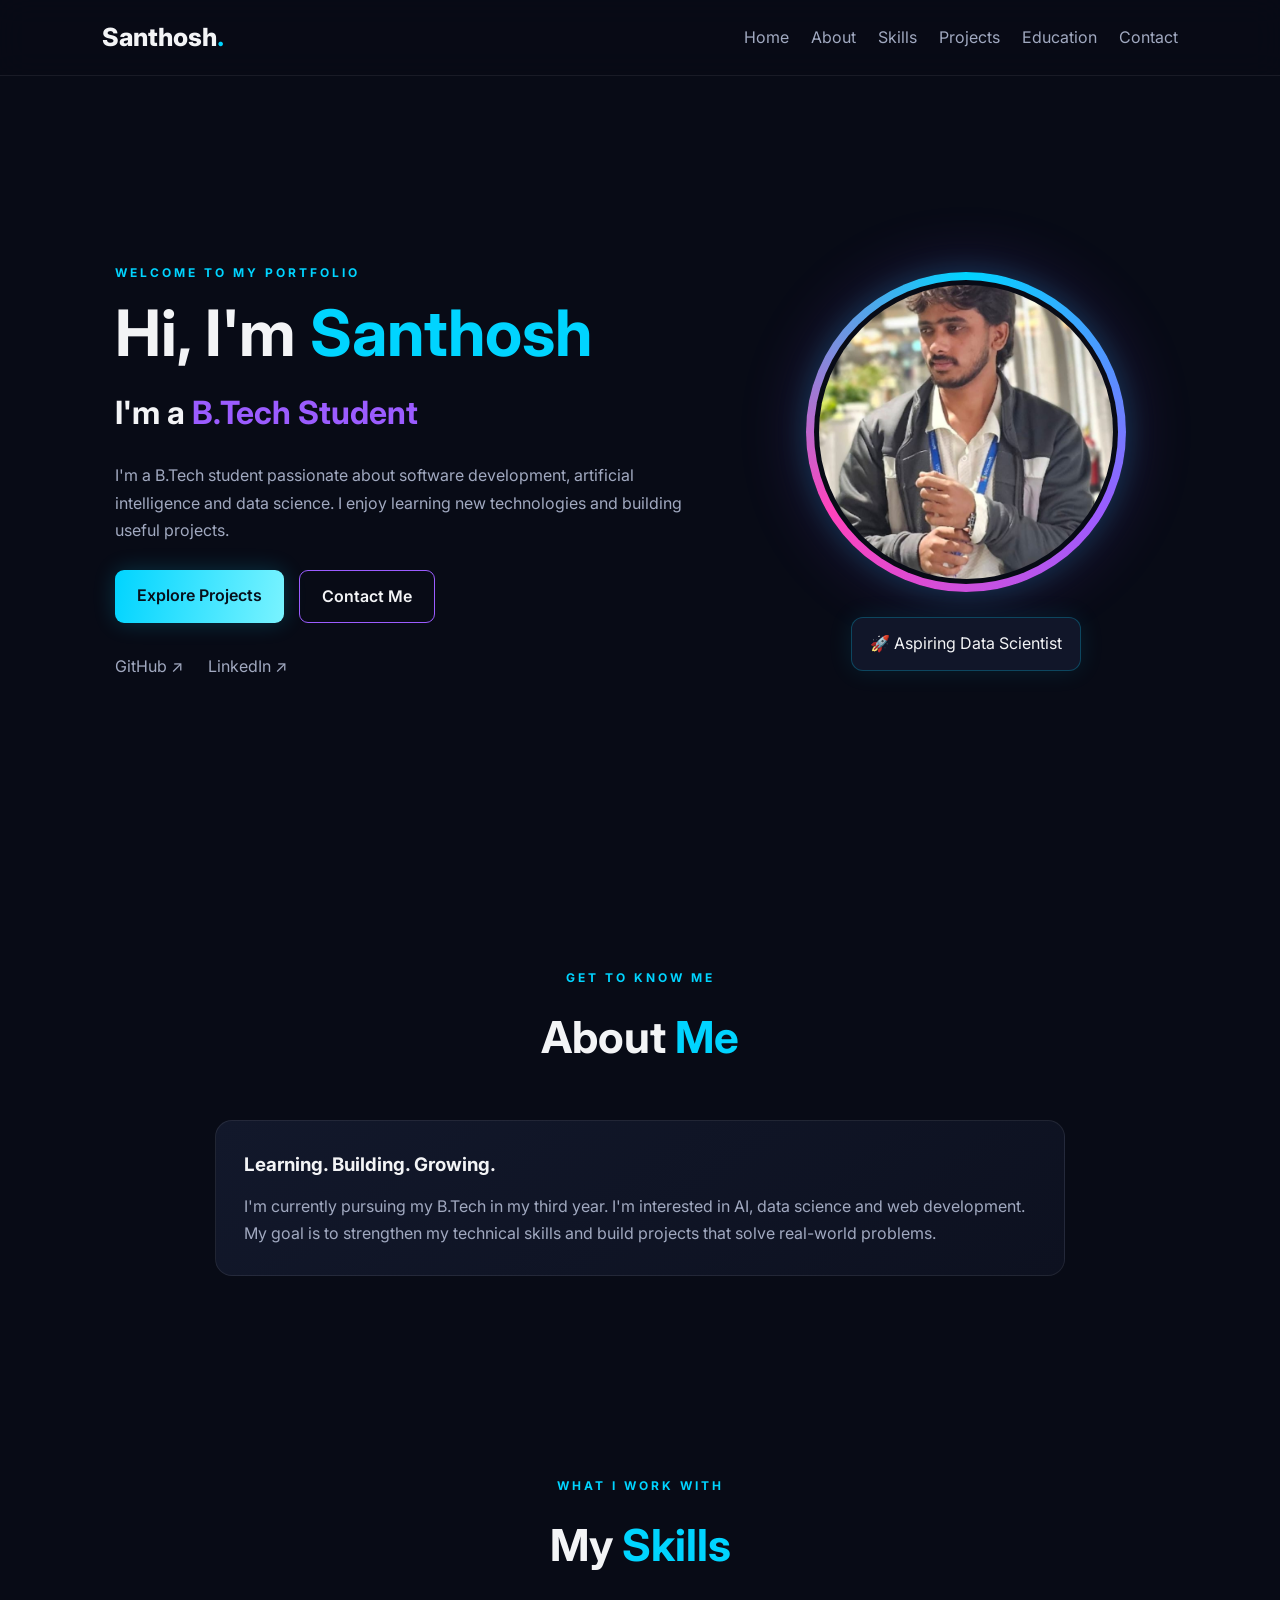
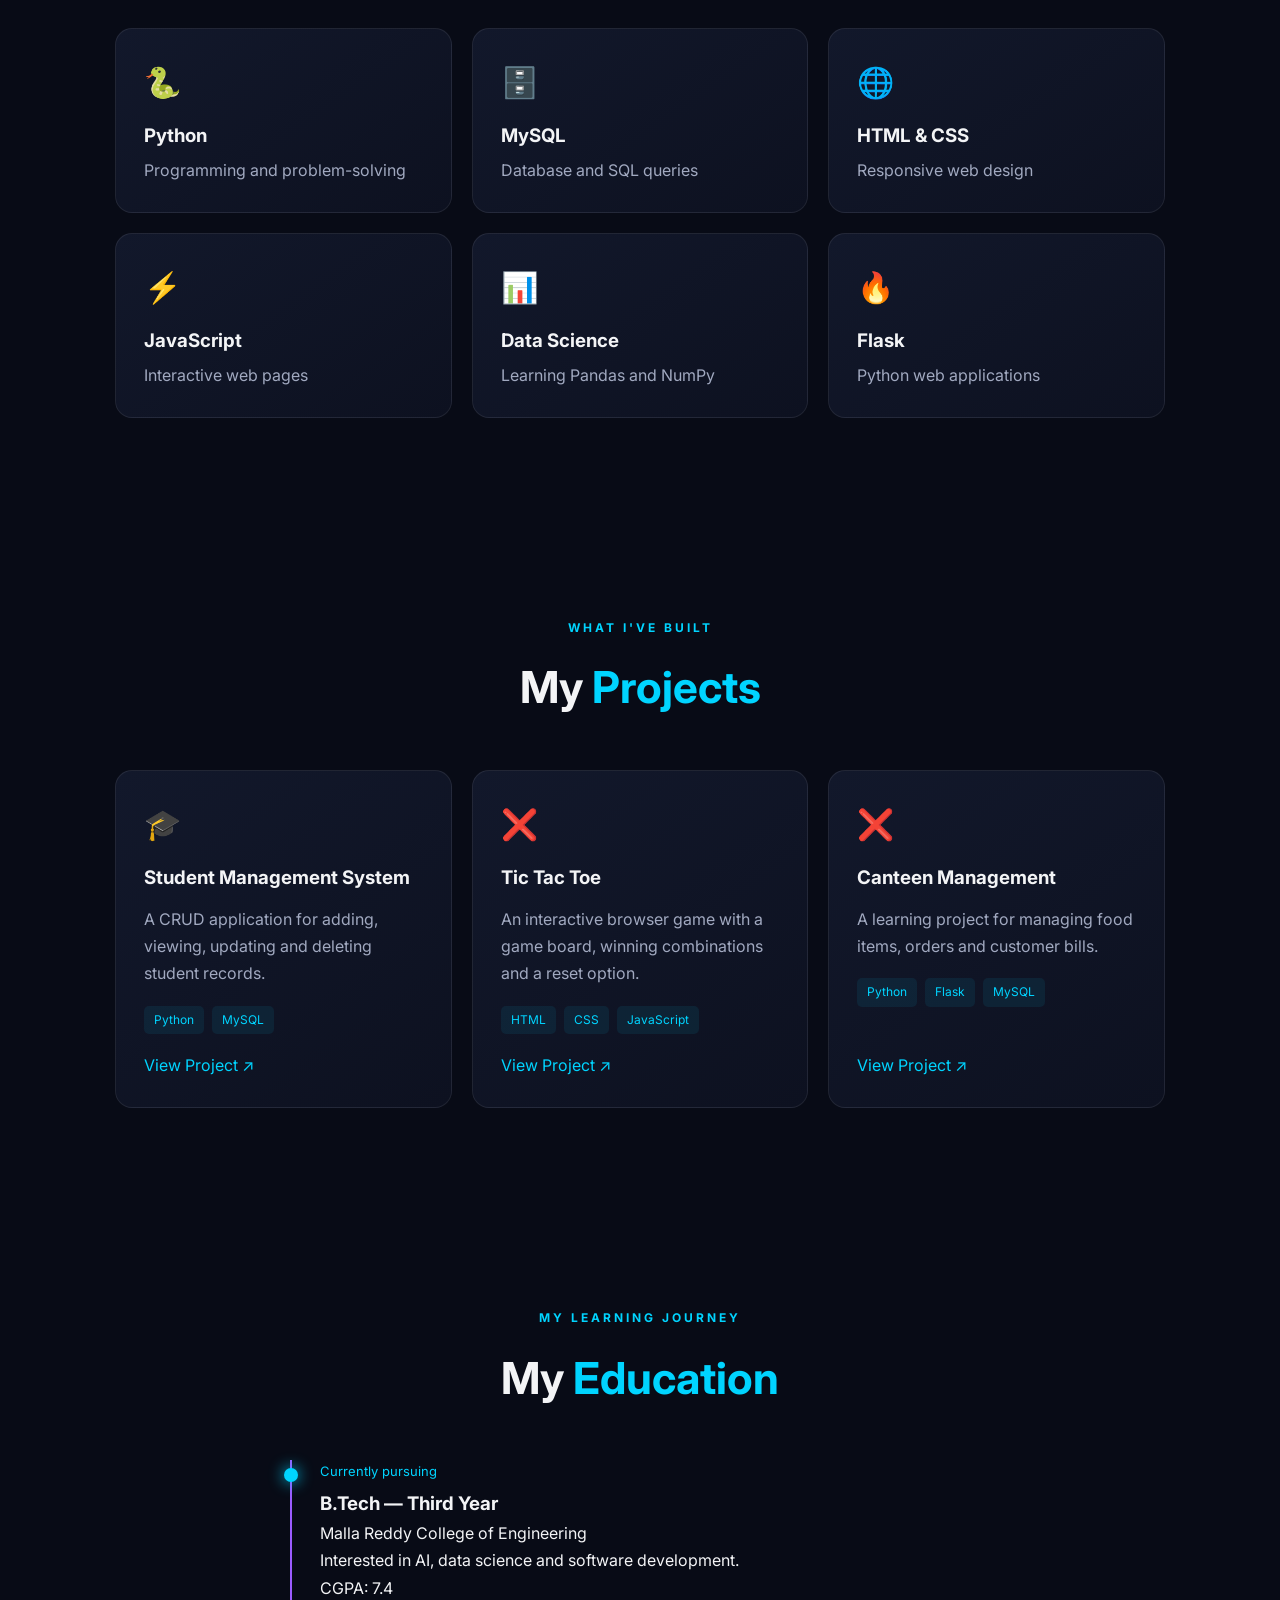
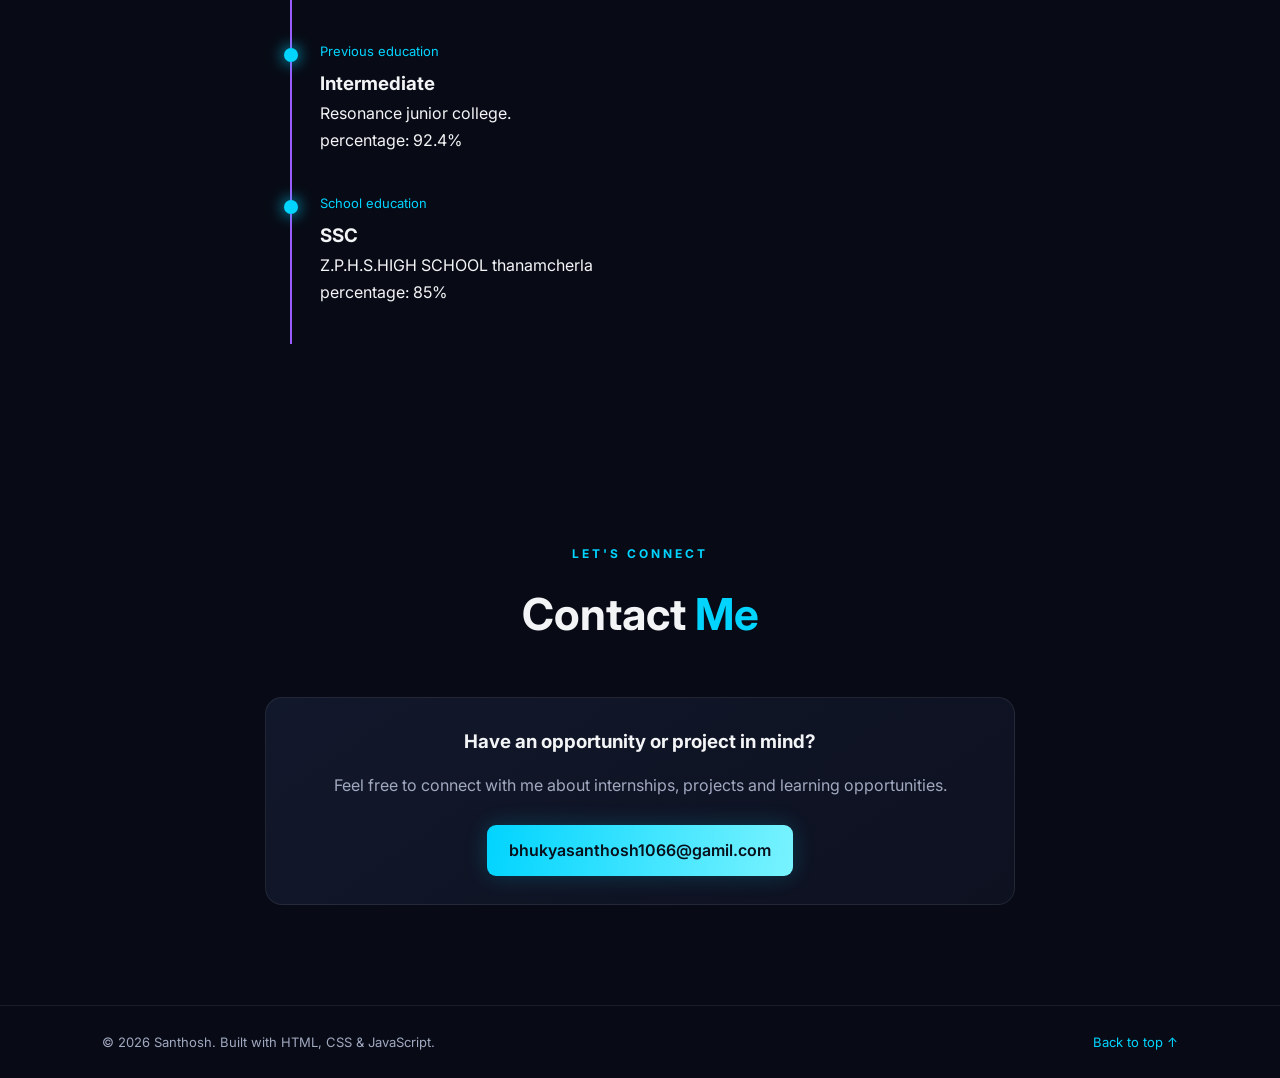
==== index.html @ dd78287f "Initial portfolio commit" ====
<!DOCTYPE html>
<html lang="en">
<head>
    <meta charset="UTF-8">
    <meta name="viewport" content="width=device-width, initial-scale=1.0">
    <title>Santhosh | Portfolio</title>
    <link rel="stylesheet" href="style.css">
</head>
<body>

    <header class="navbar">
        <a href="#home" class="logo">Santhosh<span>.</span></a>

        <button class="menu-toggle" id="menuToggle"
                aria-label="Toggle navigation" aria-expanded="false">
            ☰
        </button>

        <nav id="navLinks">
            <a href="#home">Home</a>
            <a href="#about">About</a>
            <a href="#skills">Skills</a>
            <a href="#projects">Projects</a>
            <a href="#education">Education</a>
            <a href="#contact">Contact</a>
        </nav>
    </header>

    <main>
        <section class="hero section" id="home">
            <div class="hero-content reveal">
                <p class="welcome">WELCOME TO MY PORTFOLIO</p>

                <h1>Hi, I'm <span>Santhosh</span></h1>

                <h2>I'm a <span id="typing"></span></h2>

                <p class="description">
                    I'm a B.Tech student passionate about software development,
                    artificial intelligence and data science.
                    I enjoy learning new technologies and building useful projects.
                </p>

                <div class="buttons">
                    <a href="#projects" class="btn primary">Explore Projects</a>
                    <a href="#contact" class="btn secondary">Contact Me</a>
                </div>

                <div class="socials">
                    <a href="https://github.com/" target="_blank"
                       rel="noopener noreferrer">GitHub ↗</a>
                    <a href="https://www.linkedin.com/in/bhukya-santhosh-a3565a424/?isSelfProfile=true" target="_blank"
                       rel="noopener noreferrer">LinkedIn ↗</a>
                </div>
            </div>

            <div class="hero-image reveal">
                <div class="glow-ring">
                    <div class="photo-frame">
                        <img src="santhosh.jpg" alt="Santhosh's profile photo">
                    </div>
                </div>
                <div class="floating-card">🚀 Aspiring Data Scientist</div>
            </div>
        </section>

        <section class="section" id="about">
            <div class="section-heading reveal">
                <p>GET TO KNOW ME</p>
                <h2>About <span>Me</span></h2>
            </div>

            <div class="about-card reveal">
                <h3>Learning. Building. Growing.</h3>
                <p>
                    I'm currently pursuing my B.Tech in my third year.
                    I'm interested in AI, data science and web development.
                    My goal is to strengthen my technical skills and build
                    projects that solve real-world problems.
                </p>
            </div>
        </section>

        <section class="section" id="skills">
            <div class="section-heading reveal">
                <p>WHAT I WORK WITH</p>
                <h2>My <span>Skills</span></h2>
            </div>

            <div class="skill-grid">
                <article class="skill-card reveal">
                    <span>🐍</span>
                    <h3>Python</h3>
                    <p>Programming and problem-solving</p>
                </article>

                <article class="skill-card reveal">
                    <span>🗄️</span>
                    <h3>MySQL</h3>
                    <p>Database and SQL queries</p>
                </article>

                <article class="skill-card reveal">
                    <span>🌐</span>
                    <h3>HTML & CSS</h3>
                    <p>Responsive web design</p>
                </article>

                <article class="skill-card reveal">
                    <span>⚡</span>
                    <h3>JavaScript</h3>
                    <p>Interactive web pages</p>
                </article>

                <article class="skill-card reveal">
                    <span>📊</span>
                    <h3>Data Science</h3>
                    <p>Learning Pandas and NumPy</p>
                </article>

                <article class="skill-card reveal">
                    <span>🔥</span>
                    <h3>Flask</h3>
                    <p>Python web applications</p>
                </article>
            </div>
        </section>

        <section class="section" id="projects">
            <div class="section-heading reveal">
                <p>WHAT I'VE BUILT</p>
                <h2>My <span>Projects</span></h2>
            </div>

            <div class="project-grid">
                <article class="project-card reveal">
                    <div class="project-icon">🎓</div>
                    <h3>Student Management System</h3>
                    <p>
                        A CRUD application for adding, viewing,
                        updating and deleting student records.
                    </p>
                    <div class="tags">
                        <span>Python</span><span>MySQL</span>
                    </div>
                    <a href="https://student-admission-portal-oaiq.onrender.com" target="_blank"
                       rel="noopener noreferrer">View Project ↗</a>
                </article>

                <article class="project-card reveal">
                    <div class="project-icon">❌</div>
                    <h3>Tic Tac Toe</h3>
                    <p>
                        An interactive browser game with a game board,
                        winning combinations and a reset option.
                    </p>
                    <div class="tags">
                        <span>HTML</span><span>CSS</span><span>JavaScript</span>
                    </div>
                    <a href="https://github.com/" target="_blank"
                       rel="noopener noreferrer">View Project ↗</a>
                </article>

                <article class="project-card reveal">
                    <div class="project-icon">❌</div>
                    <h3>Canteen Management</h3> 
                    <p>
                        A learning project for managing food items,
                        orders and customer bills.
                    </p>
                    <div class="tags">
                        <span>Python</span><span>Flask</span><span>MySQL</span>
                    </div>
                    <a href="https://github.com/" target="_blank"
                       rel="noopener noreferrer">View Project ↗</a>
                </article>
            </div>
        </section>

        <section class="section" id="education">
            <div class="section-heading reveal">
                <p>MY LEARNING JOURNEY</p>
                <h2>My <span>Education</span></h2>
            </div>

            <div class="timeline reveal">
                <article>
                    <span class="timeline-dot"></span>
                    <p class="date">Currently pursuing</p>
                    <h3>B.Tech — Third Year</h3>
                    <p>Malla Reddy College of Engineering</p>
                    <p>Interested in AI, data science and software development.</p><span>CGPA: 7.4</span>
                </article>

                <article>
                    <span class="timeline-dot"></span>
                    <p class="date">Previous education</p>
                    <h3>Intermediate</h3>
                    <p>Resonance junior college.</p><span>percentage: 92.4%</span>
                </article>

                <article>
                    <span class="timeline-dot"></span>
                    <p class="date">School education</p>
                    <h3>SSC</h3>
                    <p>Z.P.H.S.HIGH SCHOOL thanamcherla</p><span>percentage: 85%</span>
                </article>
            </div>
        </section>

        <section class="section" id="contact">
            <div class="section-heading reveal">
                <p>LET'S CONNECT</p>
                <h2>Contact <span>Me</span></h2>
            </div>

            <div class="contact-card reveal">
                <h3>Have an opportunity or project in mind?</h3>
                <p>Feel free to connect with me about internships,
                   projects and learning opportunities.</p>
                <a class="btn primary" href="mailto:your-email@example.com">
                    bhukyasanthosh1066@gamil.com
                </a>
            </div>
        </section>
    </main>

    <footer>
        <p>© <span id="year"></span> Santhosh. Built with HTML, CSS & JavaScript.</p>
        <a href="#home">Back to top ↑</a>
    </footer>

    <script src="script.js"></script>
</body>
</html>
---- style.css ----
@import url('https://fonts.googleapis.com/css2?family=Inter:wght@400;500;600;700;800&display=swap');

:root {
    --bg: #080b16;
    --card: #111629;
    --text: #f3f4f6;
    --muted: #a1a9c0;
    --blue: #00d4ff;
    --purple: #9b5cff;
}

* {
    margin: 0;
    padding: 0;
    box-sizing: border-box;
}

html {
    scroll-behavior: smooth;
    scroll-padding-top: 85px;
}

body {
    font-family: 'Inter', sans-serif;
    background: var(--bg);
    color: var(--text);
    line-height: 1.7;
    overflow-x: hidden;
}

a {
    color: inherit;
    text-decoration: none;
}

.navbar {
    position: sticky;
    top: 0;
    z-index: 100;
    min-height: 75px;
    padding: 16px 8%;
    display: flex;
    justify-content: space-between;
    align-items: center;
    background: rgba(8, 11, 22, 0.88);
    border-bottom: 1px solid rgba(255, 255, 255, 0.07);
    backdrop-filter: blur(15px);
}

.logo {
    font-size: 25px;
    font-weight: 800;
}

.logo span,
h1 span,
h2 span {
    color: var(--blue);
}

nav {
    display: flex;
    gap: 22px;
}

nav a,
.socials a {
    color: var(--muted);
    transition: color 0.3s;
}

nav a:hover,
.socials a:hover {
    color: var(--blue);
}

.menu-toggle {
    display: none;
    background: transparent;
    color: white;
    border: 0;
    font-size: 27px;
    cursor: pointer;
}

.section {
    padding: 100px 9%;
}

.hero {
    min-height: 88vh;
    display: grid;
    grid-template-columns: 1.2fr 0.8fr;
    align-items: center;
    gap: 55px;
}

.welcome,
.section-heading > p {
    color: var(--blue);
    font-size: 12px;
    font-weight: 700;
    letter-spacing: 3px;
    margin-bottom: 12px;
}

.hero h1 {
    font-size: clamp(40px, 5vw, 68px);
    line-height: 1.2;
    margin-bottom: 14px;
}

.hero h2 {
    font-size: clamp(22px, 3vw, 32px);
    min-height: 50px;
}

#typing {
    color: var(--purple);
}

.description {
    max-width: 590px;
    margin: 22px 0;
    color: var(--muted);
}

.buttons {
    display: flex;
    flex-wrap: wrap;
    gap: 15px;
    margin-top: 26px;
}

.btn {
    display: inline-block;
    border-radius: 9px;
    padding: 12px 22px;
    font-weight: 600;
    transition: transform 0.3s, box-shadow 0.3s;
}

.btn:hover {
    transform: translateY(-4px);
}

.primary {
    color: #07101b;
    background: linear-gradient(100deg, var(--blue), #79f3ff);
    box-shadow: 0 0 22px rgba(0, 212, 255, 0.2);
}

.primary:hover {
    box-shadow: 0 0 30px rgba(0, 212, 255, 0.45);
}

.secondary {
    border: 1px solid var(--purple);
    color: var(--text);
}

.socials {
    display: flex;
    gap: 25px;
    margin-top: 30px;
}

.hero-image {
    display: flex;
    justify-content: center;
    align-items: center;
    flex-direction: column;
    gap: 25px;
    position: relative;
}

.glow-ring {
    width: min(320px, 75vw);
    aspect-ratio: 1;
    padding: 8px;
    border-radius: 50%;
    background: conic-gradient(
        var(--blue), var(--purple), #ff43bc, var(--blue)
    );
    animation: rotateGlow 12s linear infinite;
    box-shadow: 0 0 30px rgba(0, 212, 255, 0.2),
                0 0 70px rgba(155, 92, 255, 0.2);
}

.photo-frame {
    width: 100%;
    height: 100%;
    padding: 5px;
    border-radius: 50%;
    background: var(--bg);
    overflow: hidden;
    display: block;
    aspect-ratio: 1 / 1;
}

.photo-frame img {
    width: 100%;
    height: 100%;
    display: block;
    object-fit: cover;
    object-position: center;
    border-radius: 50%;
    animation: floatPhoto 4s ease-in-out infinite;
}

.floating-card {
    padding: 12px 18px;
    border: 1px solid rgba(0, 212, 255, 0.25);
    border-radius: 12px;
    background: var(--card);
    box-shadow: 0 0 25px rgba(0, 212, 255, 0.1);
    animation: floatPhoto 3s ease-in-out infinite;
}

.section-heading {
    text-align: center;
    margin-bottom: 45px;
}

.section-heading h2 {
    font-size: clamp(32px, 4vw, 44px);
}

.about-card,
.skill-card,
.project-card,
.contact-card {
    background: linear-gradient(145deg, #12182b, #0d1120);
    border: 1px solid rgba(255, 255, 255, 0.08);
    border-radius: 17px;
    padding: 28px;
    transition: transform 0.3s, border-color 0.3s,
                box-shadow 0.3s;
}

.about-card {
    max-width: 850px;
    margin: auto;
}

.about-card p,
.skill-card p,
.project-card p,
.contact-card p,
.timeline article > p:last-child {
    color: var(--muted);
}

.about-card h3,
.project-card h3 {
    margin-bottom: 12px;
}

.skill-grid,
.project-grid {
    display: grid;
    grid-template-columns: repeat(3, minmax(0, 1fr));
    gap: 20px;
}

.skill-card:hover,
.project-card:hover,
.about-card:hover {
    transform: translateY(-7px);
    border-color: var(--blue);
    box-shadow: 0 10px 35px rgba(0, 212, 255, 0.08);
}

.skill-card > span,
.project-icon {
    font-size: 30px;
    display: block;
    margin-bottom: 12px;
}

.skill-card h3 {
    margin-bottom: 5px;
}

.project-card {
    display: flex;
    flex-direction: column;
    align-items: flex-start;
}

.tags {
    display: flex;
    flex-wrap: wrap;
    gap: 8px;
    margin: 18px 0;
}

.tags span {
    font-size: 12px;
    color: var(--blue);
    background: rgba(0, 212, 255, 0.08);
    padding: 4px 10px;
    border-radius: 5px;
}

.project-card > a {
    color: var(--blue);
    margin-top: auto;
}

.timeline {
    max-width: 700px;
    margin: auto;
    border-left: 2px solid var(--purple);
    padding-left: 28px;
}

.timeline article {
    position: relative;
    padding-bottom: 38px;
}

.timeline-dot {
    position: absolute;
    left: -36px;
    top: 8px;
    width: 14px;
    height: 14px;
    border-radius: 50%;
    background: var(--blue);
    box-shadow: 0 0 15px var(--blue);
}

.date {
    color: var(--blue);
    font-size: 13px;
    margin-bottom: 6px;
}

.contact-card {
    max-width: 750px;
    margin: auto;
    text-align: center;
}

.contact-card p {
    margin: 15px 0 25px;
}

footer {
    padding: 25px 8%;
    border-top: 1px solid rgba(255, 255, 255, 0.08);
    display: flex;
    justify-content: space-between;
    gap: 15px;
    flex-wrap: wrap;
    color: var(--muted);
    font-size: 13px;
}

footer a {
    color: var(--blue);
}

.reveal {
    opacity: 0;
    transform: translateY(25px);
    transition: opacity 0.8s ease, transform 0.8s ease;
}

.reveal.visible {
    opacity: 1;
    transform: translateY(0);
}

@keyframes rotateGlow {
    to { transform: rotate(360deg); }
}

@keyframes floatPhoto {
    0%, 100% { transform: translateY(0); }
    50% { transform: translateY(-9px); }
}

@media (max-width: 950px) {
    .navbar {
        padding: 15px 5%;
    }

    nav {
        gap: 12px;
    }

    .hero {
        gap: 30px;
        padding-left: 6%;
        padding-right: 6%;
    }

    .skill-grid,
    .project-grid {
        grid-template-columns: repeat(2, minmax(0, 1fr));
    }
}

@media (max-width: 700px) {
    .menu-toggle {
        display: block;
    }

    nav {
        display: none;
        position: absolute;
        top: 75px;
        left: 0;
        width: 100%;
        padding: 20px 7%;
        flex-direction: column;
        background: #0d1120;
        border-bottom: 1px solid #252a40;
    }

    nav.open {
        display: flex;
    }

    .hero {
        grid-template-columns: 1fr;
        text-align: center;
        padding-top: 65px;
    }

    .hero-content {
        order: 1;
    }

    .hero-image {
        order: 0;
    }

    .hero .description {
        margin-left: auto;
        margin-right: auto;
    }

    .buttons,
    .socials {
        justify-content: center;
    }

    .section {
        padding: 75px 6%;
    }

    .skill-grid,
    .project-grid {
        grid-template-columns: 1fr;
    }

    footer {
        flex-direction: column;
        align-items: center;
        text-align: center;
    }
}

@media (prefers-reduced-motion: reduce) {
    *, *::before, *::after {
        animation-duration: 0.01ms !important;
        animation-iteration-count: 1 !important;
        scroll-behavior: auto !important;
        transition-duration: 0.01ms !important;
    }

    .reveal {
        opacity: 1;
        transform: none;
    }
}
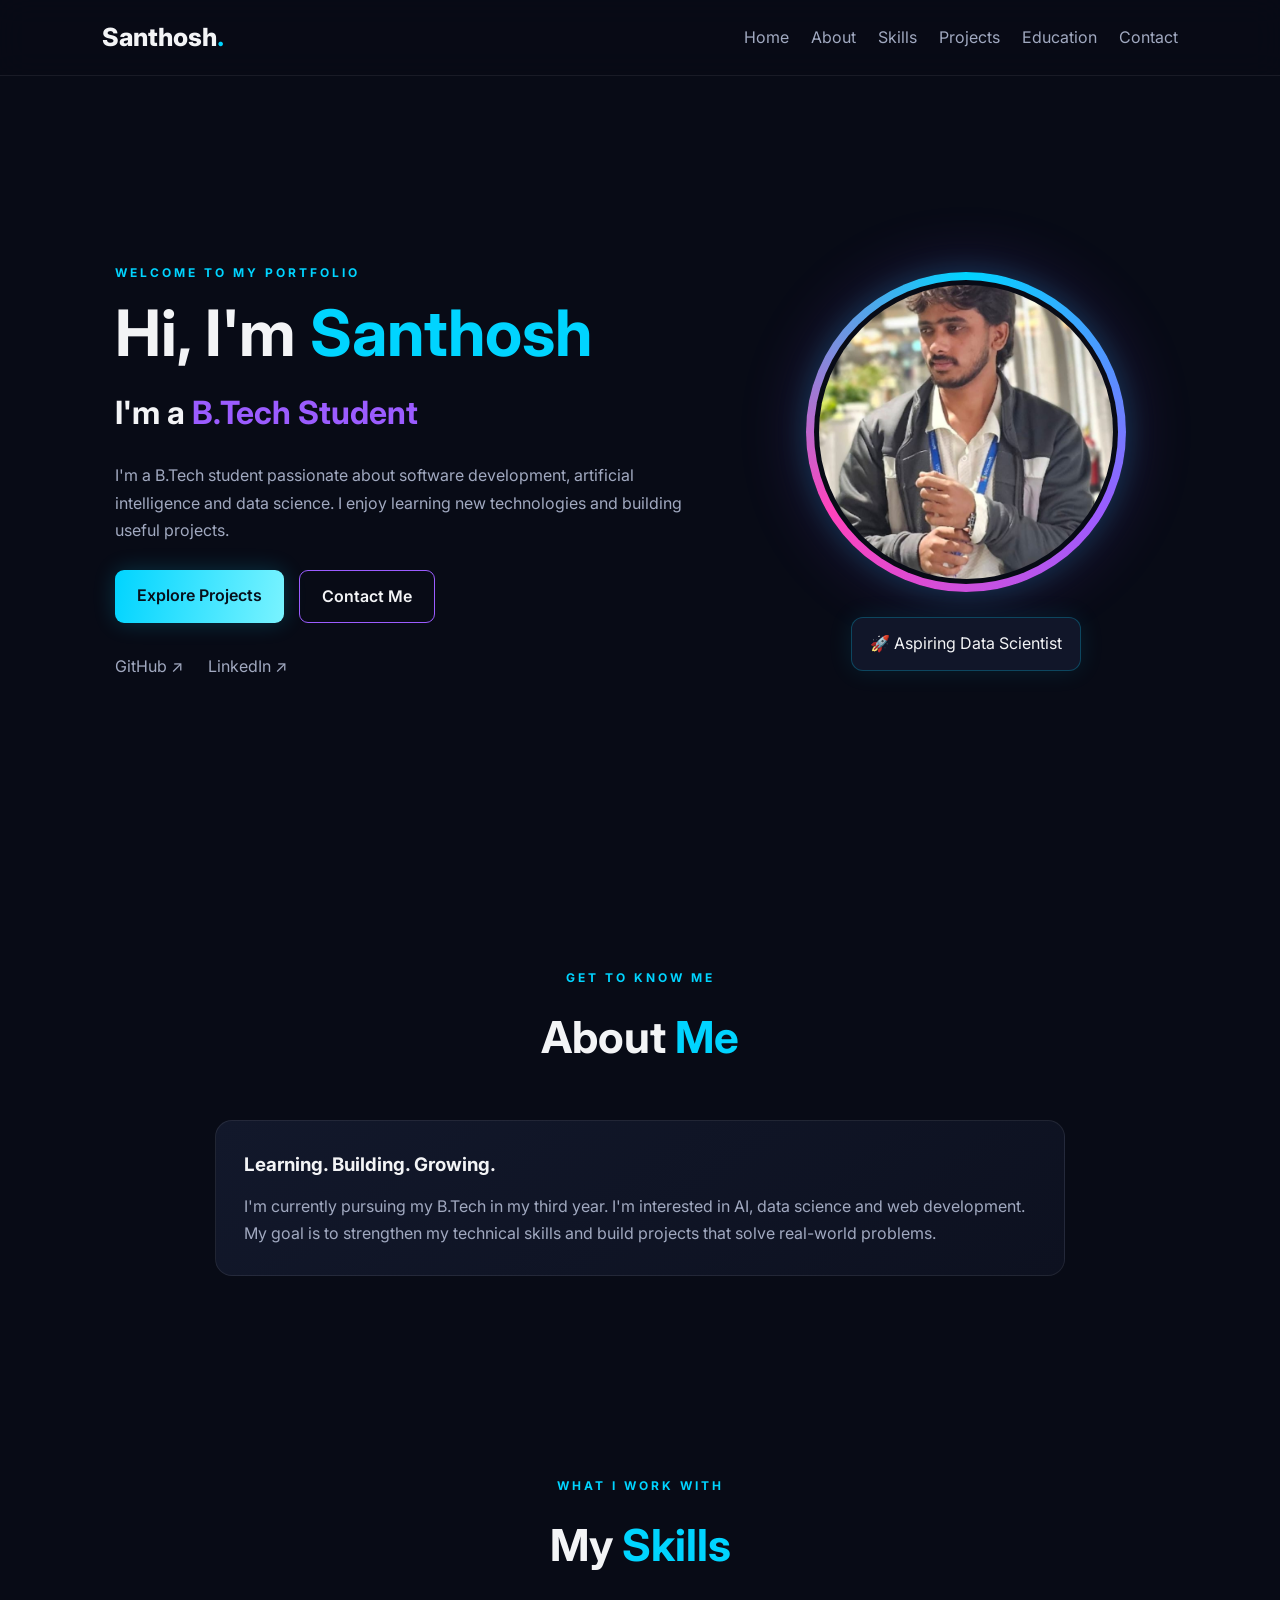
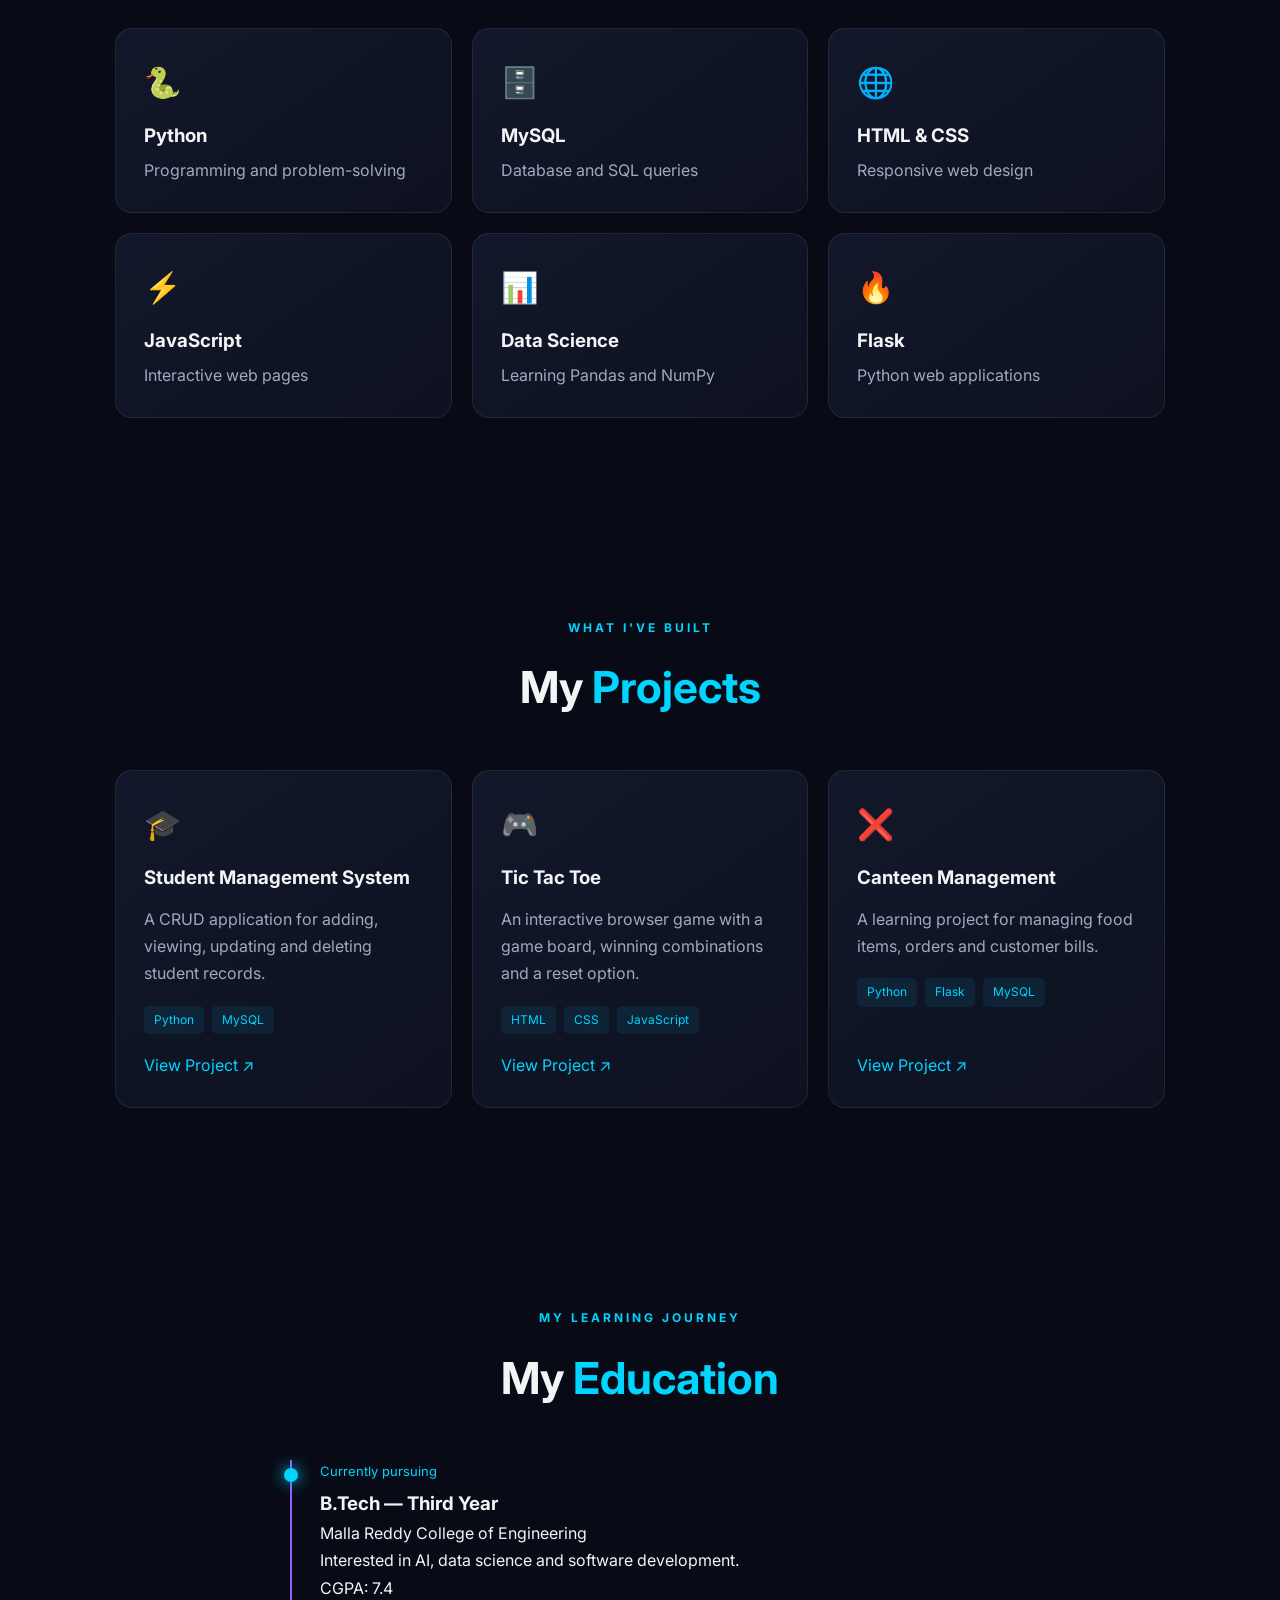
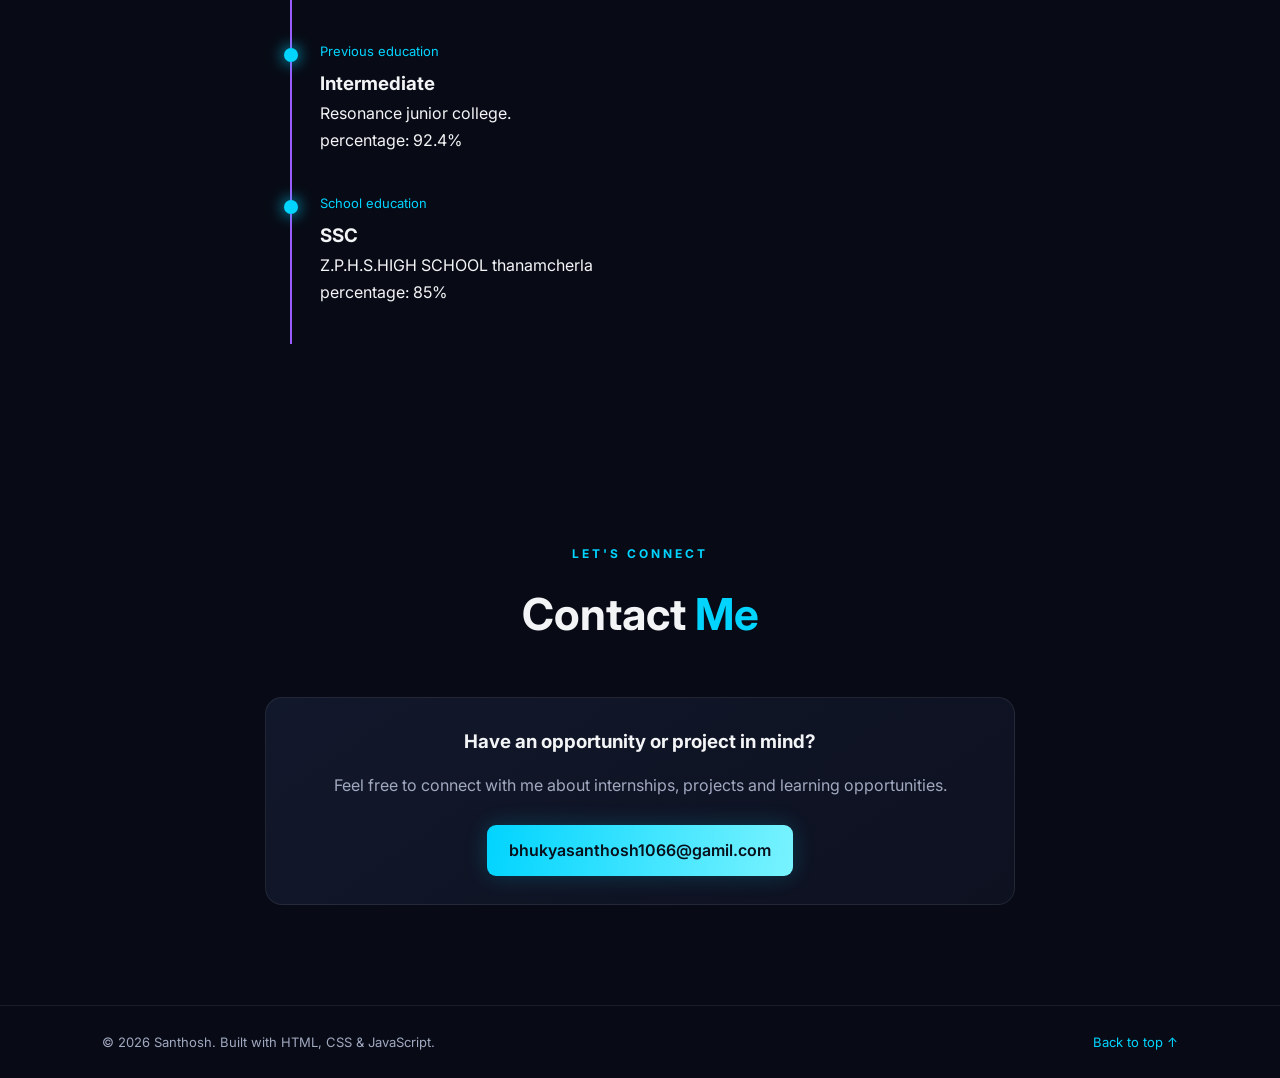
==== commit 02807689: "Update game" ====
--- a/index.html
+++ b/index.html
@@ -149,7 +149,7 @@
                 </article>
 
                 <article class="project-card reveal">
-                    <div class="project-icon">❌</div>
+                    <div class="project-icon">🎮</div>
                     <h3>Tic Tac Toe</h3>
                     <p>
                         An interactive browser game with a game board,
@@ -158,7 +158,7 @@
                     <div class="tags">
                         <span>HTML</span><span>CSS</span><span>JavaScript</span>
                     </div>
-                    <a href="https://github.com/" target="_blank"
+                    <a href="https://santhosh-23926.github.io/tic-tac-toe/" target="_blank"
                        rel="noopener noreferrer">View Project ↗</a>
                 </article>
 
